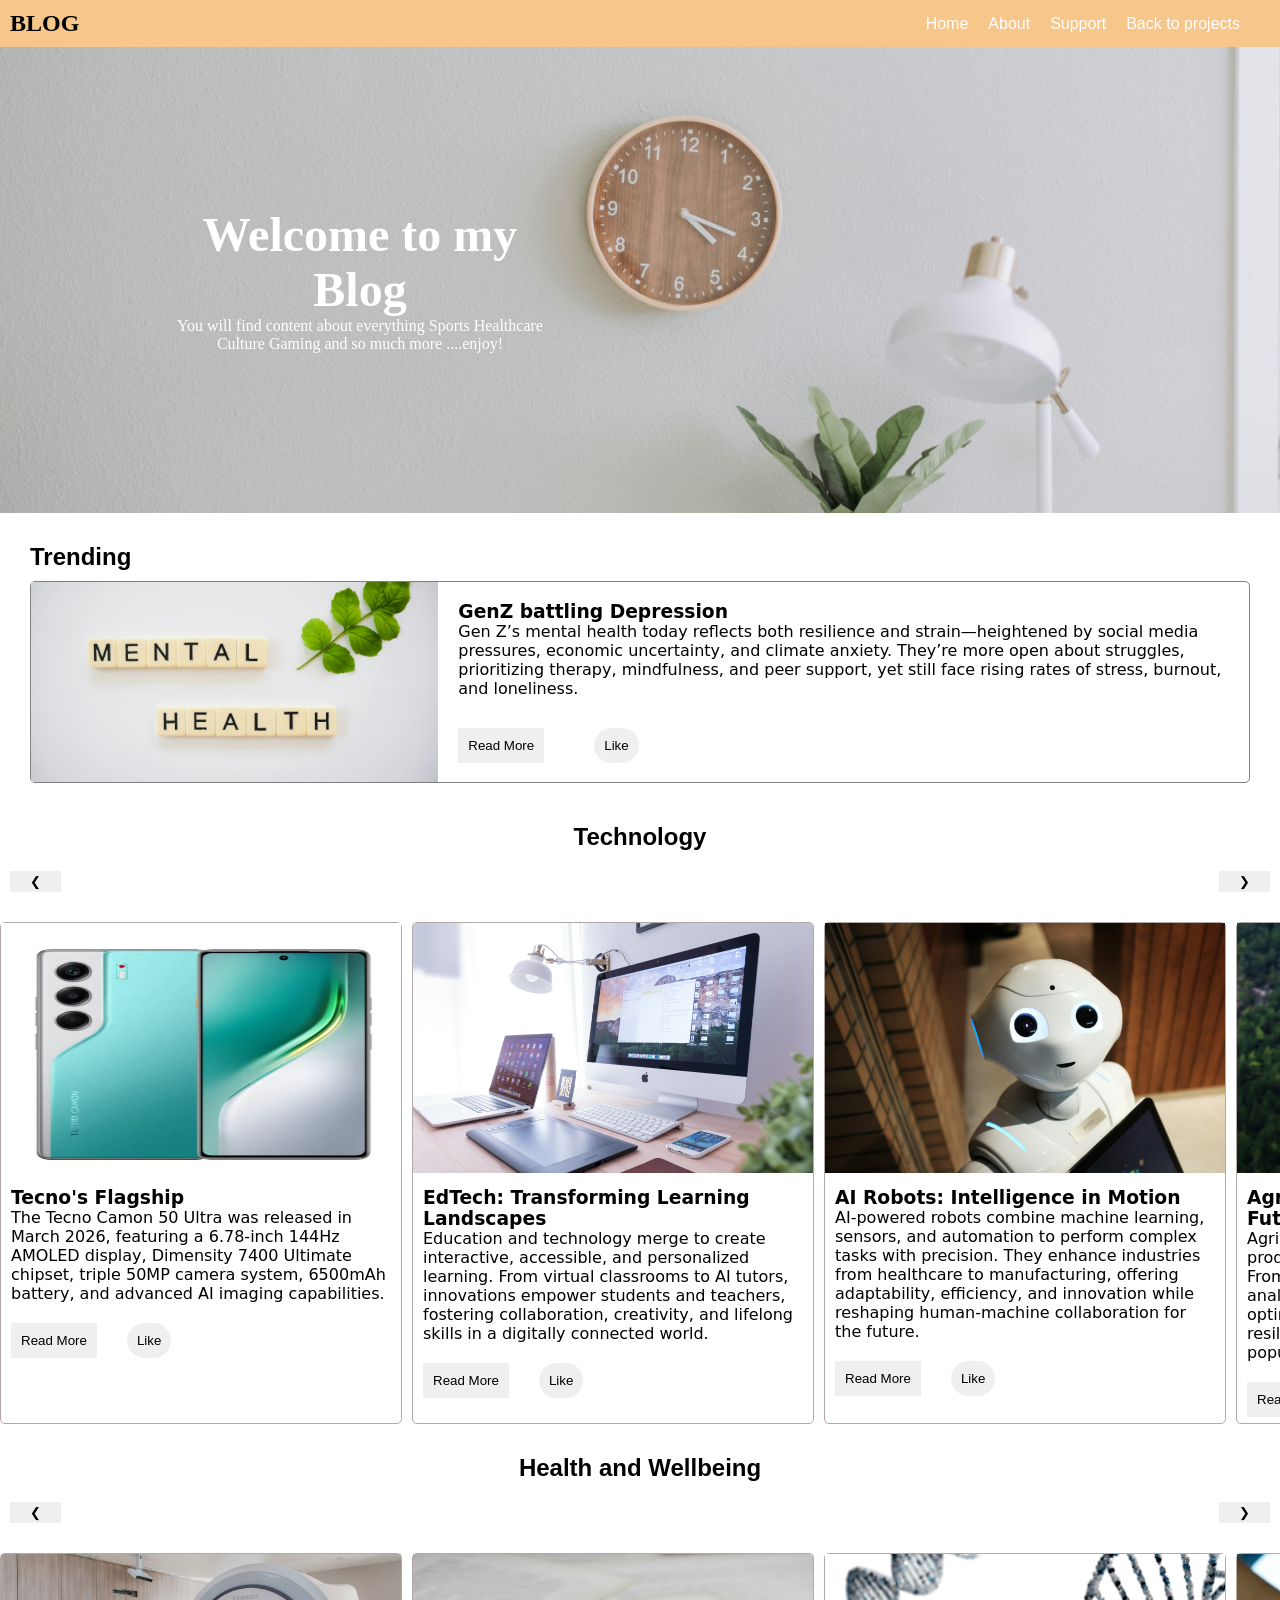
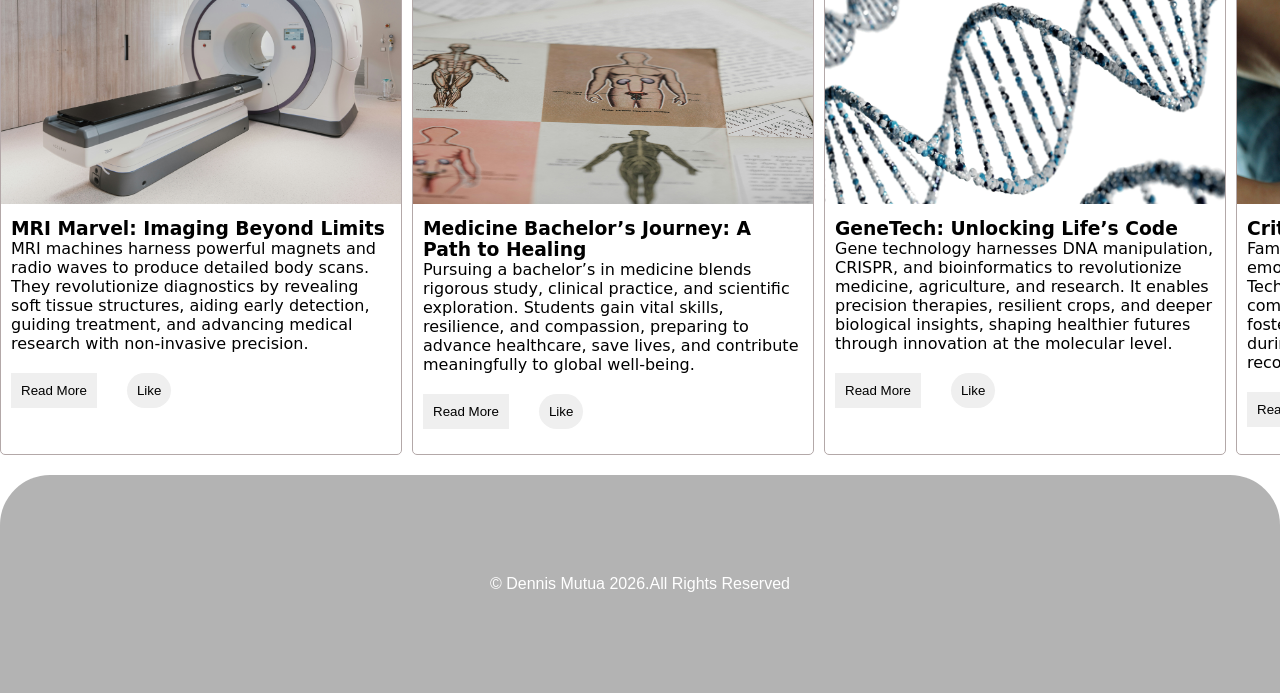
==== BLOG-PAGES/index.html @ 2b253bcf "Added my blog website" ====
<!DOCTYPE html>
<html lang="en">
<head>
    <meta charset="UTF-8">
    <meta name="viewport" content="width=device-width, initial-scale=1.0">
    <title>Web-Blog</title>
    <link rel="stylesheet" href="index.css">
</head>
<body>
<!----------------navbar------------------------------------------------->
<nav class="navbar">
    <h1>BLOG</h1>

    <ul class="links">
     <a href="#Intro">Home</a>
    <a href="about.html">About</a>
    <a href="support.html">Support</a>
     <a href="..#Projects">Back to projects</a>
    </ul>
    
</nav>
<!--------------------------Intro---------------------------------->
<section id="Intro">
    <div class="Text">
        <h2>Welcome to my Blog</h2>
        <p>You will find content about everything
            Sports Healthcare Culture Gaming and so much more
            ....enjoy!
        </p>
    </div>
</section>
<!--------------------------------Main----------------------------------------->
<main class="main">
    <h2>Trending</h2>
    <div class="Trend">
        <img src="ASSETS\health.jpg"width="100px"height="100px">
        <div class="Trend-text">
            <h3>GenZ battling Depression</h3>
          <p> Gen Z’s mental health today reflects both resilience and strain—heightened by social media pressures, economic uncertainty, and climate anxiety. They’re more open about struggles, prioritizing therapy, mindfulness, and peer support, yet still face rising rates of stress, burnout, and loneliness.
</p>
        <div class="buttons">
            <button>Read More</button>
            <button class="like">Like</button>
        </div>
        </div>
       
    </div>
</main>

<!------------------------------main 2----------------------------------------------------->
<section class="main2">
<h2>Technology</h2>
<div class="tech-wrapper">
    <div class="arrows">
     <button class="arrow-left">&#10094;</button>
    <button class="arrow-right">&#10095;</button>
    </div>
    
<div class="Tech-trends">
    <div class="Tech-card">
        <img src="ASSETS\Screenshot 2026-05-23 022942.png">
        <div class="Card-text">
            <h3>Tecno's Flagship</h3>
         <p>The Tecno Camon 50 Ultra was released in March 2026,
          featuring a 6.78‑inch 144Hz AMOLED display, Dimensity 7400 Ultimate chipset, 
          triple 50MP camera system, 6500mAh battery, and advanced AI imaging capabilities.</p>
        </div>
        <div class="Buttons">
              <button>Read More</button>
            <button class="like2">Like</button>
        </div>
    </div>

    <div class="Tech-card">
        <img src="ASSETS\education (2).jpg">
        <div class="Card-text">
<h3>EdTech: Transforming Learning Landscapes  </h3>
<p>Education and technology merge to create interactive, accessible, and personalized learning. From virtual classrooms to AI tutors, innovations empower students and teachers, fostering collaboration, creativity, and lifelong skills in a digitally connected world.
</p>        
</div>
        <div class="Buttons">
              <button>Read More</button>
            <button class="like2">Like</button>
        </div>
    </div>

    <div class="Tech-card">
        <img src="ASSETS\tech.jpg">
        <div class="Card-text">
           <h3>AI Robots: Intelligence in Motion  </h3> 
           <p>AI‑powered robots combine machine learning, sensors, and automation to perform complex tasks with precision. They enhance industries from healthcare to manufacturing, offering adaptability, efficiency, and innovation while reshaping human‑machine collaboration for the future.
</p>
        </div>
        <div class="Buttons">
              <button>Read More</button>
            <button class="like2">Like</button>
        </div>
    </div>

    <div class="Tech-card">
        <img src="ASSETS\jason-mavrommatis-XYrjl3j7smo-unsplash.jpg">
        <div class="Card-text">
            <h3> AgriTech: Cultivating Smarter Futures  </h3>
            <p>Agriculture and technology converge to boost productivity, sustainability, and efficiency. From precision farming and drones to AI‑driven analytics, innovations empower farmers to optimize resources, reduce waste, and ensure resilient food systems for tomorrow’s growing population.
</p>
        </div>
        <div class="Buttons">
              <button>Read More</button>
            <button class="like2">Like</button>
        </div>
    </div>

    <div class="Tech-card">
        <img src="ASSETS\spacex-Ptd-iTdrCJM-unsplash.jpg">
        <div class="Card-text">
            <h3>SpaceX</h3>
            <p> SpaceX recently achieved a major milestone with its twelfth Starship flight test, deploying modified Starlink satellites equipped with cameras to capture stunning in‑space imagery of Starship itself—showcasing both engineering progress and advanced camera technology.
</p>
                   </div>
        <div class="Buttons">
              <button>Read More</button>
            <button class="like2">Like</button>
        </div>
    </div>

    <div class="Tech-card">
        <img src="ASSETS\norbert-braun-rbUmyKlVyZU-unsplash.jpg">
        <div class="Card-text">
            <h3>Sport Meets Lens Innovation</h3>
            <p>Sport and camera technology unite to capture every thrilling moment with precision. High‑speed lenses, motion tracking, and immersive angles enhance performance analysis, storytelling, and fan engagement, redefining how athletic achievements are experienced worldwide.</p>
        </div>
        <div class="Buttons">
              <button>Read More</button>
            <button class="like2">Like</button>
        </div>
    </div>

    <div class="Tech-card">
        <img src="ASSETS\tangerine-newt-FAUsTQ5Qj7M-unsplash.jpg">
        <div class="Card-text">
           <h3>Food Tech: Redefining What We Eat</h3> 
           <p>Food technology merges science and innovation to enhance nutrition, sustainability, and convenience. From plant‑based alternatives to smart packaging, it transforms production, preservation, and consumption, shaping healthier, eco‑friendly, and efficient food systems worldwide.
</p>
        </div>
        <div class="Buttons">
              <button>Read More</button>
            <button class="like2">Like</button>
        </div>
    </div>

    
    <div class="Tech-card">
        <img src="ASSETS\thisisengineering-rs7M_r4SpuI-unsplash.jpg">
        <div class="Card-text">
         <h3>Multimedia Tech: Powering Digital Experiences</h3>
            <p>Multimedia technology integrates audio, video, graphics, and interactive elements to create immersive experiences. It drives innovation in education, entertainment, and communication, enabling dynamic storytelling, seamless collaboration, and engaging content across diverse platforms and devices worldwide.</p>
        </div>
        <div class="Buttons">
              <button>Read More</button>
            <button class="like2">Like</button>
        </div>
    </div>


    
    <div class="Tech-card">
        <img src="ASSETS\samuel-hagger-LjaixrF1Y9Q-unsplash.jpg">
        <div class="Card-text">
            <h3>Elegance in Motion: Rolls‑Royce Ghost  </h3>
            <p>The Rolls‑Royce Ghost embodies timeless luxury with sleek design, handcrafted interiors, and whisper‑quiet performance. It blends modern technology with classic sophistication, offering unmatched comfort, prestige, and effortless driving refinement for discerning enthusiasts.
</p>
        </div>
        <div class="Buttons">
              <button>Read More</button>
            <button class="like2">Like</button>
        </div>
    </div>
</div>
 
</div>


<h2>Health and Wellbeing</h2>
<div class="tech-wrapper">
    <div class="arrows">
     <button class="arrow-left">&#10094;</button>
    <button class="arrow-right">&#10095;</button>
    </div>
    
<div class="Tech-trends">
    <div class="Tech-card">
        <img src="ASSETS\accuray-QTP8UKW_PgI-unsplash.jpg">
        <div class="Card-text">
            <h3>MRI Marvel: Imaging Beyond Limits</h3>
            <p>MRI machines harness powerful magnets and radio waves to produce detailed body scans. They revolutionize diagnostics by revealing soft tissue structures, aiding early detection, guiding treatment, and advancing medical research with non‑invasive precision.</p>
        </div>
        <div class="Buttons">
              <button>Read More</button>
            <button class="like2">Like</button>
        </div>
    </div>

    <div class="Tech-card">
        <img src="ASSETS\annie-spratt-biVuafyC8oI-unsplash.jpg">
        <div class="Card-text">
<h3>Medicine Bachelor’s Journey: A Path to Healing</h3>
<p>Pursuing a bachelor’s in medicine blends rigorous study, clinical practice, and scientific exploration. Students gain vital skills, resilience, and compassion, preparing to advance healthcare, save lives, and contribute meaningfully to global well‑being.
</p>
        </div>
        <div class="Buttons">
              <button>Read More</button>
            <button class="like2">Like</button>
        </div>
    </div>

    <div class="Tech-card">
        <img src="ASSETS\ashraful-islam-pRt3JVYlJho-unsplash.jpg">
        <div class="Card-text">
<h3>GeneTech: Unlocking Life’s Code</h3>
<p>Gene technology harnesses DNA manipulation, CRISPR, and bioinformatics to revolutionize medicine, agriculture, and research. It enables precision therapies, resilient crops, and deeper biological insights, shaping healthier futures through innovation at the molecular level.
</p>
        </div>
        <div class="Buttons">
              <button>Read More</button>
            <button class="like2">Like</button>
        </div>
    </div>

    <div class="Tech-card">
        <img src="ASSETS\national-cancer-institute-BxXgTQEw1M4-unsplash.jpg">
        <div class="Card-text">
            <h3>Critical Care: Families in Struggle</h3>
            <p>Families facing critical illness endure emotional, financial, and physical challenges. Technology, healthcare support, and compassion play vital roles in easing burdens, fostering resilience, and strengthening bonds during difficult journeys of treatment and recovery.
</p>
        </div>
        <div class="Buttons">
              <button>Read More</button>
            <button class="like2">Like</button>
        </div>
    </div>

    <div class="Tech-card">
        <img src="ASSETS\nhia-moua-F4cJtI7HCMw-unsplash.jpg">
        <div class="Card-text">
<h3>Anatomy Unveiled: Discoveries Within</h3>  
<p>Recent discoveries in human anatomy reveal hidden structures and intricate connections, deepening medical understanding. These insights enhance diagnostics, surgical precision, and education, advancing healthcare while showcasing the body’s remarkable complexity and evolutionary design.
</p>
        </div>
        <div class="Buttons">
              <button>Read More</button>
            <button class="like2">Like</button>
        </div>
    </div>

    <div class="Tech-card">
        <img src="ASSETS\markus-spiske-4yK8iDaWnm8-unsplash.jpg">
        <div class="Card-text">
            <h3>Healthy Living: Fueling Body and Mind</h3>  
            <p>A healthy diet emphasizes balanced nutrition, fresh fruits, vegetables, whole grains, and lean proteins. It supports energy, immunity, and longevity, reducing risks of chronic illness while promoting overall wellness and vitality.
</p>
        </div>
        <div class="Buttons">
              <button>Read More</button>
            <button class="like2">Like</button>
        </div>
    </div>

    <div class="Tech-card">
        <img src="ASSETS\piron-guillaume-U4FyCp3-KzY-unsplash.jpg">
        <div class="Card-text">
<h3>Surgical Breakthroughs: Milestones in Medicine</h3>  
<p>World‑famous surgical breakthroughs—from heart transplants to robotic‑assisted procedures—redefined healthcare. These innovations improved survival rates, enhanced precision, and transformed patient recovery, showcasing humanity’s relentless pursuit of healing through science, skill, and cutting‑edge technology.
</p>
        </div>
        <div class="Buttons">
              <button>Read More</button>
            <button class="like2">Like</button>
        </div>
    </div>

    
    <div class="Tech-card">
        <img src="ASSETS\martha-dominguez-de-gouveia-nMyM7fxpokE-unsplash.jpg">
        <div class="Card-text">
            <h3>Healthcare Horizons: Building Modern Systems</h3>  
            <p>Modern healthcare infrastructure integrates advanced hospitals, digital records, telemedicine, and AI diagnostics. It enhances patient care, accessibility, and efficiency, ensuring resilient systems that adapt to evolving medical needs and global health challenges.
</p>
        </div>
        <div class="Buttons">
              <button>Read More</button>
            <button class="like2">Like</button>
        </div>
    </div>


    
    <div class="Tech-card">
        <img src="ASSETS\fitness.jpg"width="100px" height="100px">
        <div class="Card-text">
<h3>Fit & Strong: Wellness in Motion</h3>  
<p>Fitness and body health thrive through regular exercise, balanced nutrition, and mindful habits. Together, they boost energy, strengthen immunity, and enhance longevity, empowering individuals to live vibrant, resilient, and fulfilling lives.
</p>
        </div>
        <div class="Buttons">
              <button>Read More</button>
            <button class="like2">Like</button>
        </div>
    </div>
</div>
 
</div>


</section>


<!-----------------------------footer----------------------->

<footer>
 <div class="copyright">
<p>&copy; Dennis Mutua 2026.All Rights Reserved</p>
    </div>
</footer>
<script src="index.js"></script>
</body>
</html>
---- BLOG-PAGES/index.css ----
*{
    margin:0;
    padding:0;

}
body{
    min-height:100vh;
}
.navbar{
    display:flex;
    align-items:center;
    justify-content:space-between;
    background-color:hsla(33, 86%, 51%, 50%);
    padding:10px;
    position:sticky;
    top:0px;
    z-index:1000;
}
.links{
    display:flex;
    font-family:sans-serif;
    gap:20px;
    margin-right:30px;
}
.links a{
    text-decoration:none;
    color:hsl(0, 0%, 100%);
}
#Intro{
    position:relative;
    background:url('ASSETS/interior-zoom.jpg');
    background-size:cover;
    background-position:center;
    background-repeat: no-repeat;
    padding:150px;
    height:100%;
    width:100%;
    box-sizing:border-box;
    display:flex;
    justify-content:left;
    align-items:left;

}
.Text{
    color:white;
    text-align:center;
    max-width:400px;
    font-family:cursive;
    padding:10px;

}
.Text h2{
    font-size:3em;
}
.Trend{
    border:2px solid grey;
    display:flex;
    gap:20px;
    align-items:center;
    height:200px;
    border:1px solid grey;
    border-radius:5px;
    font-family:system-ui, -apple-system, BlinkMacSystemFont, 'Segoe UI', Roboto, Oxygen, Ubuntu, Cantarell, 'Open Sans', 'Helvetica Neue', sans-serif
}
.Trend img{
    width:100%;
    height:100%;
    object-fit:cover;
}
.main{
    padding:30px;
}
.main h2{
    font-family:'Segoe UI', Tahoma, Geneva, Verdana, sans-serif;
    margin-bottom:10px;
}
.buttons{
    display:flex;
    justify-content:left;
    gap:50px;
    margin-top:30px;
}
.buttons button{
    padding:10px;
    border:none;

}
.buttons button:active{
        background-color:hsl(208, 100%, 97%);
}
.like{
    border-radius:50px;
}
.Tech-trends{
    padding:20px;
    display:flex;
    gap:10px;
    overflow-x:auto;
    scroll-snap-type:x mandatory;
}
.main2 h2{
    padding:10px;
    text-align:center;
    font-family:helvetica;
}
.Tech-card{
    border:1px solid hsl(0, 7%, 68%);
    width:400px;
    height:500px;
    flex:0 0 auto;
    border-radius:5px;
    scroll-snap-align:start;
  
}
.Tech-card img{
    width:100%;
    height:50%;
}
.Card-text{
    padding:10px;
    font-family:system-ui, -apple-system, BlinkMacSystemFont, 'Segoe UI', Roboto, Oxygen, Ubuntu, Cantarell, 'Open Sans', 'Helvetica Neue', sans-serif
}
.Buttons{
    display:flex;
    justify-content:left;
    padding:10px;
    gap:30px;
}
.Buttons button{
    padding:10px;
    border:none;
}
.Buttons button:active{
    background-color:hsl(208, 100%, 97%);
}
.like2{
    border-radius:50px;
}
.Tech-trends::-webkit-scrollbar{
    display:none;
}
.arrows{
    display:flex;
    justify-content:space-between;

}
.arrows button{
    padding:3px 20px;
    margin:10px;
    border:none;
}
.arrows button:hover{
    background-color:hsla(180, 100%, 50%, 0.375);
}
.arrows button:active{
    background-color:hsla(0, 0%, 100%, 0.9);
}
footer{
    background:hsl(0, 0%, 70%);
    padding:100px;
    border-radius:50px 50px  0px 0px;
    
    
}
.about{
    display:flex;
    flex-direction:column;
    padding:20px;
justify-content:center;
font-family:'Segoe UI', Tahoma, Geneva, Verdana, sans-serif
}
.support{
    min-height:100vh;
    display:flex;
    flex-direction:column;
    justify-content:center;
    font-family:'Segoe UI', Tahoma, Geneva, Verdana, sans-serif;
    align-items:center;
    box-sizing:border-box;
}
ul{
    text-align:center;
    list-style:none;
}
.copyright{
    color:white;
    font-size:medium;
    text-align:center;
    font-family:helvetica;
}
.icons{
    display:flex;
    gap:10px;
    padding:20px;
}
@media(max-width:768px){
    .navbar{
        padding:10px;

    }
    body{
        background:none;
        font-size:small;
    }
    .main{
        padding:10px;
        display:flex;
        justify-content:center;
        flex-direction:column;
        align-items:center;
    }
    .Trend{
        width:300px;
        height:100%;
        display:flex;
        flex-direction:column;
        justify-content:space-between;
    }
    .Trend img{
        width:100%;
        object-fit:cover;

    }
    .Trend-text{
        padding:10px;
        overflow-y:auto;
    }
    .buttons button{
        padding:10px 5px;
        font-size:10px;
    }
    .Tech-card{
        height:450px;
        width:300px;
    }
    .Tech-card img{
        height:200px;

    }
    .support p{
        width:300px;
        text-align:center;
    }
}
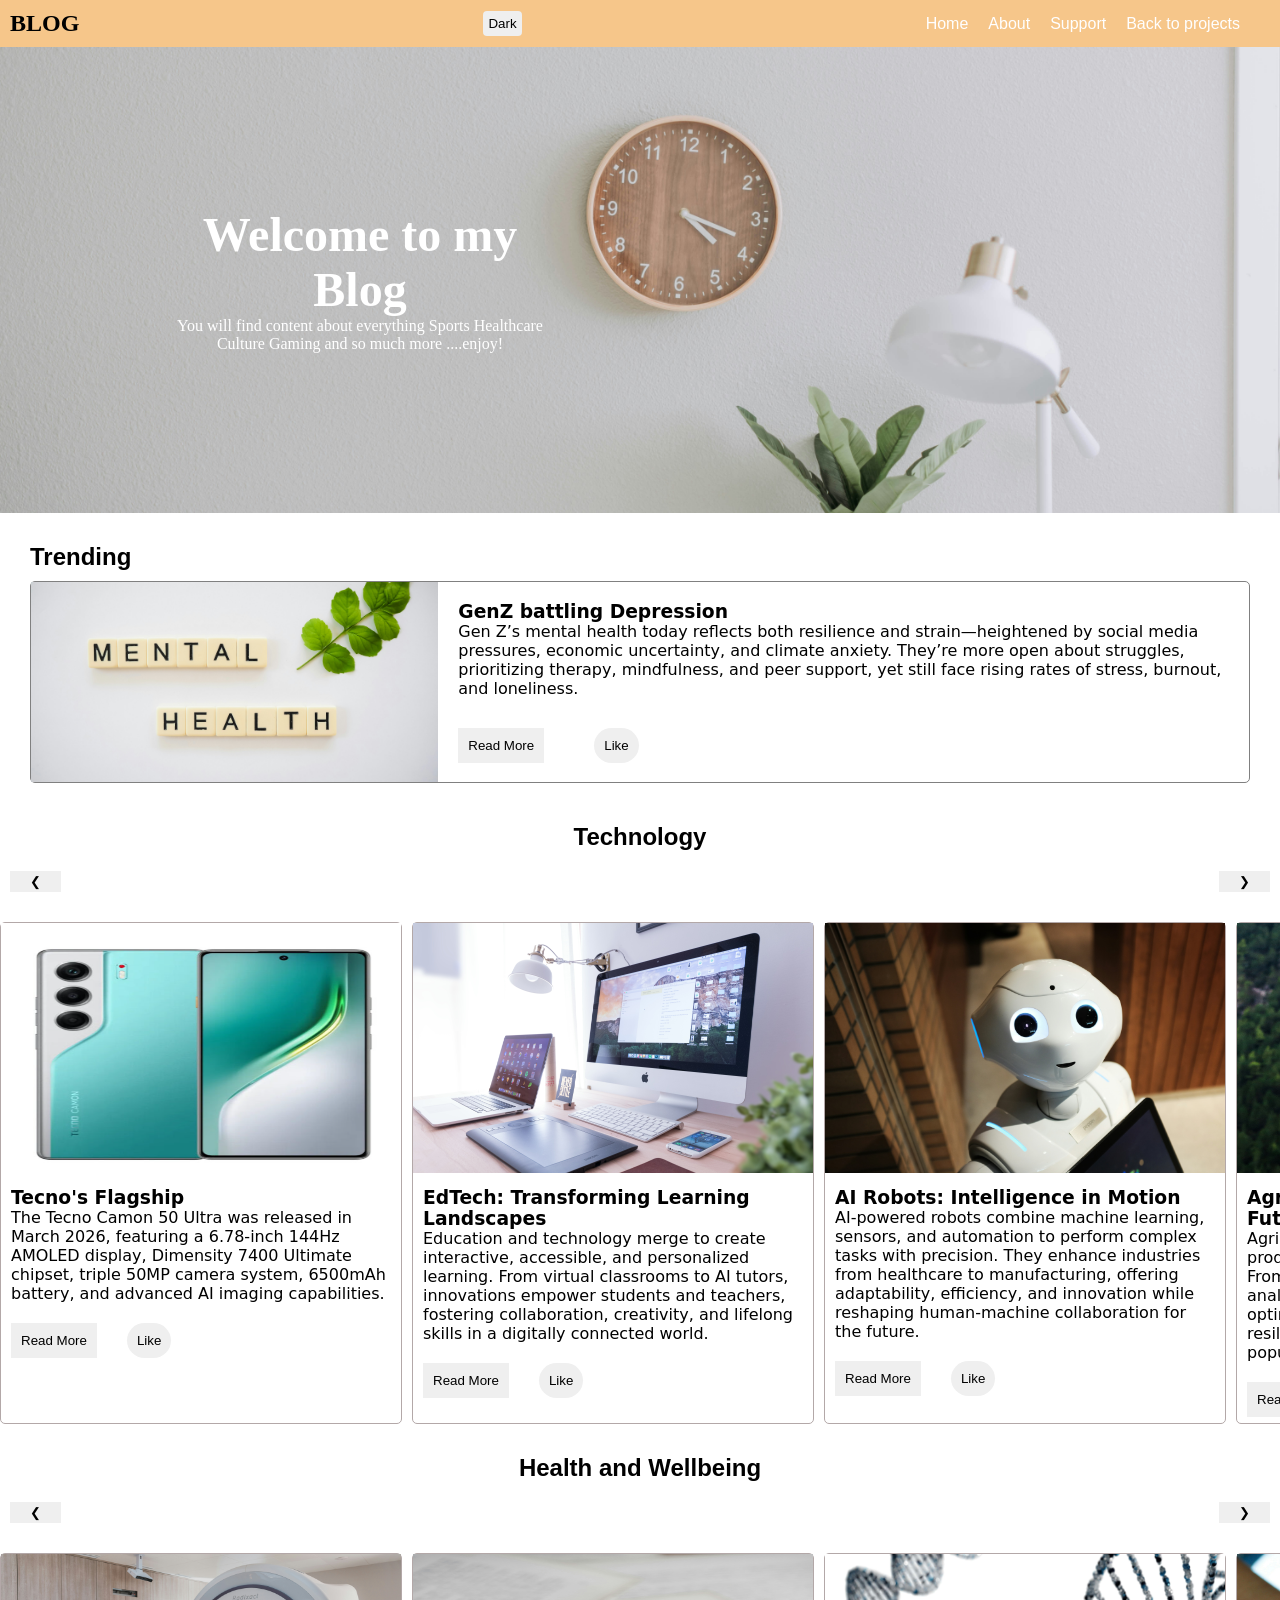
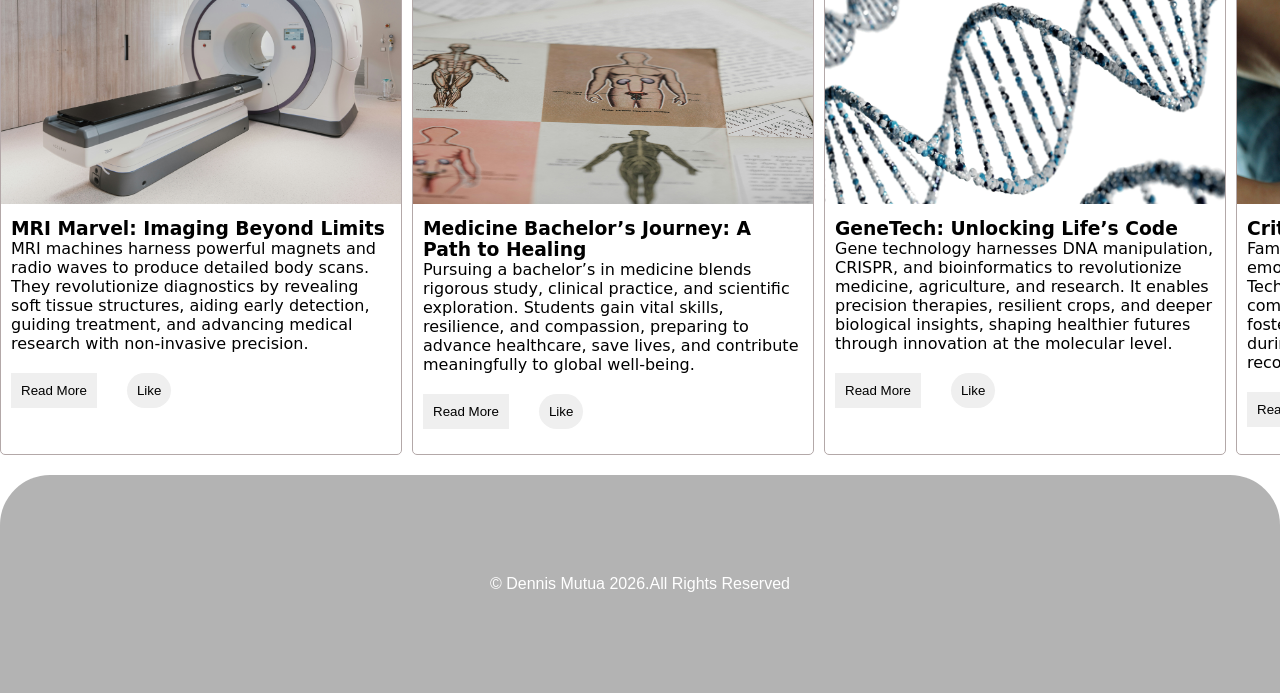
==== commit bebaaf9f: "added a fahrenheits conversion and a theme toggle in blog pages" ====
--- a/BLOG-PAGES/index.html
+++ b/BLOG-PAGES/index.html
@@ -6,11 +6,11 @@
     <title>Web-Blog</title>
     <link rel="stylesheet" href="index.css">
 </head>
-<body>
+<body id="body">
 <!----------------navbar------------------------------------------------->
 <nav class="navbar">
-    <h1>BLOG</h1>
-
+    <h1>BL<span>O</span>G</h1>
+    <button id="Toggle">Dark</button>
     <ul class="links">
      <a href="#Intro">Home</a>
     <a href="about.html">About</a>
--- a/BLOG-PAGES/index.css
+++ b/BLOG-PAGES/index.css
@@ -5,6 +5,11 @@
 }
 body{
     min-height:100vh;
+}
+#Toggle{
+    padding:5px;
+    border:none;
+    border-radius: 4px;
 }
 .navbar{
     display:flex;
@@ -195,13 +200,28 @@
 }
 @media(max-width:768px){
     .navbar{
-        padding:10px;
-
+        display:flex;
+        justify-content:center;
+        flex-direction:column;
+        gap:20px;
+
+    }
+    .navbar span{
+        color:white;
+    }
+    .navbar h1{
+        font-family:cursive;
     }
     body{
         background:none;
         font-size:small;
     }
+    .Text{
+        display:flex;
+        justify-content:left;
+        flex-direction:column;
+        align-items:left;
+    }
     .main{
         padding:10px;
         display:flex;
@@ -219,19 +239,17 @@
     .Trend img{
         width:100%;
         object-fit:cover;
-
     }
     .Trend-text{
         padding:10px;
-        overflow-y:auto;
     }
     .buttons button{
         padding:10px 5px;
         font-size:10px;
     }
     .Tech-card{
-        height:450px;
-        width:300px;
+        height:100%;
+        width:200px;
     }
     .Tech-card img{
         height:200px;
@@ -241,4 +259,9 @@
         width:300px;
         text-align:center;
     }
+    footer{
+        border-radius:0px;
+        background-color:hsla(0, 0%, 50%, 0.638);
+        padding:30px;
+    }
 }
